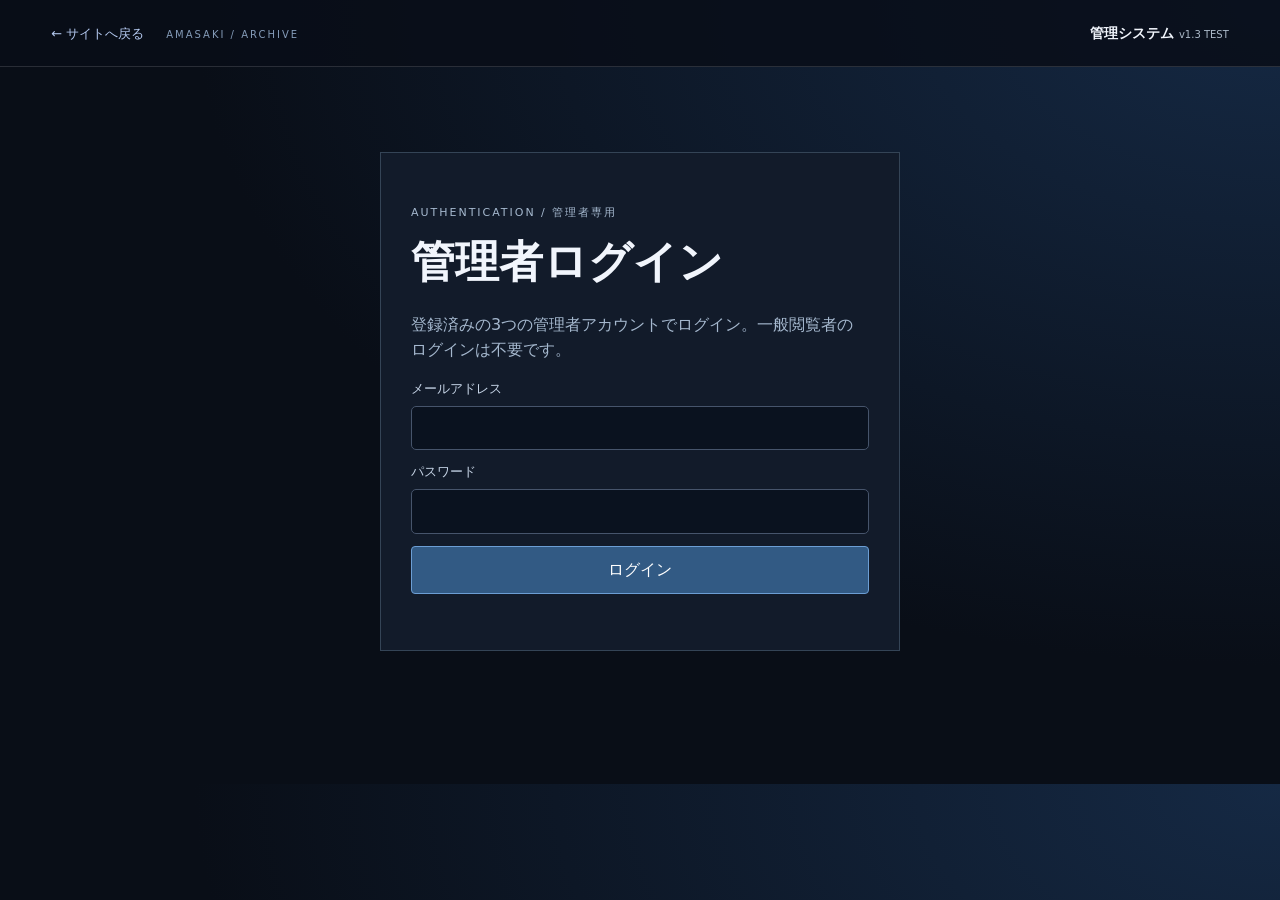
==== admin.html @ 565b55a8 "新機能お試し" ====
<!doctype html><html lang="ja"><head><meta charset="utf-8"><meta name="viewport" content="width=device-width,initial-scale=1,viewport-fit=cover"><meta name="robots" content="noindex,nofollow"><meta name="theme-color" content="#0d111a"><title>管理 | 物語之終幕</title><link rel="stylesheet" href="admin.css"></head><body>
<header class="admin-header"><div><a class="return" href="./index.html">← サイトへ戻る</a><span class="tiny">AMASAKI / ARCHIVE</span></div><strong>管理システム <span>v1.3 TEST</span></strong></header>
<div class="container"><div id="configBanner" class="banner" hidden>Supabaseへの接続設定がまだです。<code>supabase-config.js</code> の2か所を編集してください。<a href="README_導入手順.md">手順を読む</a></div>
<section id="loginPanel" class="login-panel"><p class="eyebrow">AUTHENTICATION / 管理者専用</p><h1>管理者ログイン</h1><p>登録済みの3つの管理者アカウントでログイン。一般閲覧者のログインは不要です。</p><form id="loginForm"><label>メールアドレス<input id="email" type="email" autocomplete="username" required></label><label>パスワード<input id="password" type="password" autocomplete="current-password" required></label><button class="primary" type="submit">ログイン</button></form><p id="loginError" role="alert" class="error"></p></section>
<section id="workspace" hidden><div class="workspace-head"><div><p class="eyebrow">ARCHIVE CONTROL</p><h1>異能道具・能力・使用技</h1><p class="note">CHARACTER PROFILE・世界観・関係・歴史はこの画面では編集できません。</p></div><div class="user-actions"><span id="signedUser"></span><button id="logoutBtn" class="outline">ログアウト</button></div></div>
<div class="columns"><aside class="side"><div class="filters"><label>分類<select id="categoryFilter"><option value="item">異能道具</option><option value="ability">能力</option><option value="technique">使用技</option></select></label><label>形態<select id="formFilter"><option value="normal">通常</option><option value="awakened">覚醒</option></select></label></div><button id="newBtn" class="primary wide">＋ 新規記事</button><div id="entryList" class="entry-list" role="listbox" aria-label="記事一覧"></div></aside>
<div class="edit-area"><section class="panel"><div class="section-top"><h2 id="editHeading">記事を選択</h2><small id="entryBadge">未選択</small></div><label>記事名<input id="title" placeholder="記事の名前" maxlength="160"></label><div class="two"><label>公開状態<select id="published"><option value="false">下書き（一般非公開）</option><option value="true">公開（全員閲覧可）</option></select></label><label>並び順<input id="sortOrder" type="number" value="0" min="-10000" max="100000"></label></div>
<div class="label-top">本文（装飾可能）</div><div class="tools" id="formatTools"><button type="button" data-cmd="bold" title="太字"><b>B</b></button><button type="button" data-cmd="italic" title="斜体"><i>I</i></button><button type="button" data-cmd="underline" title="下線"><u>U</u></button><button type="button" data-cmd="insertUnorderedList" title="箇条書き">☷</button><button type="button" data-cmd="formatBlock" data-value="h2">大見出し</button><button type="button" data-cmd="formatBlock" data-value="h3">小見出し</button><button type="button" data-cmd="fontSize" data-value="5">大きい字</button><button type="button" data-cmd="fontSize" data-value="3">普通字</button><button type="button" id="insertLine" title="区切り線">―</button><label class="colorTool">色<input id="fontColor" type="color" value="#c9d5e8"></label></div>
<div id="richEditor" class="rich-editor" contenteditable="true" role="textbox" aria-label="本文編集エリア" aria-multiline="true" spellcheck="false"></div><label>本文の登場演出<select id="animation"><option value="none">なし</option><option value="右から登場">右から登場</option><option value="下から浮上">下から浮上</option></select></label>
<div class="label-top">記事画像（各記事個別・5:4）</div><div class="image-controls"><input id="imageInput" type="file" accept="image/png,image/jpeg,image/webp"><p class="note">PNG・JPEG・WebP。元画像20MBまで。公開用に5:4・WebPに変換して保存します。</p><canvas id="cropCanvas" width="1250" height="1000" aria-label="画像5対4のプレビュー"></canvas><div class="two"><label>横位置<input id="cropX" type="range" min="-100" max="100" value="0"></label><label>縦位置<input id="cropY" type="range" min="-100" max="100" value="0"></label></div><p class="note" id="imageNote">画像未変更（記事ごとの既存画像を維持）</p><button id="removeImage" class="outline" type="button">画像指定を解除</button></div>
<div class="buttons"><button id="saveEntry" class="primary">記事を保存</button><button id="deleteEntry" class="danger" type="button">この記事を削除</button></div><p class="note">保存前にバックアップを推奨。公開にするとログインしていない閲覧者にも表示されます。</p></section></div></div>
<section class="panel maintenance"><h2>バックアップ・初期データ</h2><p class="note">初期データの取り込みは最初の1回だけ。元の文章には未転記部分があるため、正式原文に置き換えてください。</p><div class="buttons"><button id="seedBtn" class="outline">元サイトの記事をDBへ初回取り込み</button><button id="downloadJson" class="outline">DB記事をJSON保存</button><button id="copyJson" class="outline">DB記事をコピー</button></div><label>保存したJSONから記事を復元（同じIDの記事を上書き・ないIDを追加）<textarea id="restoreJson" rows="4" placeholder="保存したJSONを貼り付け"></textarea></label><button id="restoreBtn" class="outline">バックアップJSONから復元</button><p class="note">この復元は記事データのみ。バックアップにない記事の削除や、Storage画像の復元は行いません。画像ファイルは別途保管してください。</p></section>
</section><p id="globalStatus" role="status" aria-live="polite" class="status"></p></div>
<script src="supabase-config.js" defer></script><script src="safe-html.js" defer></script><script src="admin.js" defer></script></body></html>
---- admin.css ----
:root{color-scheme:dark;--bg:#090e17;--panel:#121b2a;--edge:#344456;--ink:#f1f5fc;--muted:#a5b8ce;--gold:#c6a9a0;--blue:#8eafda}*{box-sizing:border-box}body{margin:0;font-family:system-ui,-apple-system,'Noto Sans JP',sans-serif;background:radial-gradient(ellipse at top right,#152944,#090e17 60%);color:var(--ink);line-height:1.6}button,input,textarea,select{font:inherit}button{cursor:pointer}button:disabled{opacity:.5;cursor:wait}a{color:#b4c9f0}input,select,textarea{background:#0a121f;color:#f4f7fd;border:1px solid #46546b;border-radius:5px;max-width:100%;padding:11px}input:not([type=checkbox]):not([type=color]):not([type=range]),textarea,select{width:100%}label{display:block;font-size:13px;color:#c5d3e5;margin:12px 0}label>input,label>select,label>textarea{display:block;margin-top:6px}.admin-header{padding:20px clamp(16px,4vw,65px);display:flex;justify-content:space-between;gap:12px;align-items:center;border-bottom:1px solid #ffffff22;background:#090e18da}.return{text-decoration:none;font-size:13px}.tiny{font-size:10px;color:#849bb8;margin-left:22px;letter-spacing:.2em}.admin-header strong{font-size:14px}.admin-header strong span{font-size:10px;color:#acbac9;font-weight:400}.container{max-width:1430px;padding:22px clamp(14px,3vw,50px) 70px;margin:auto}h1{font-size:clamp(26px,4vw,44px);line-height:1.35;margin:10px 0 20px}h2{font-size:20px}.eyebrow{font-size:11px;color:#97b7df;letter-spacing:.18em}.note{font-size:12px;color:var(--muted)}.banner{padding:16px;border:1px solid #957b3a;background:#423518;color:#ffeca3;margin:15px 0}.login-panel{max-width:520px;margin:7vh auto;background:var(--panel);padding:40px 30px;border:1px solid var(--edge)}.login-panel p{color:var(--muted)}.login-panel .primary{width:100%}.error{color:#ffb2b2}.workspace-head{display:flex;justify-content:space-between;align-items:end;gap:20px;flex-wrap:wrap;margin-bottom:22px}.user-actions{display:flex;flex-wrap:wrap;align-items:center;gap:14px}.user-actions span{font-size:12px;color:#b3c5dc}.columns{display:grid;grid-template-columns:minmax(225px,300px) minmax(0,1fr);gap:22px}.side{background:var(--panel);border:1px solid var(--edge);padding:16px;align-self:start;position:sticky;top:10px}.filters{display:grid;grid-template-columns:1fr 1fr;gap:8px}.filters label{font-size:11px}.wide{width:100%;margin:12px 0}.entry-list{max-height:65vh;overflow:auto}.entry-list button{width:100%;display:block;background:#0b1523;border:1px solid #27384d;border-radius:4px;text-align:left;color:var(--ink);padding:10px;margin:7px 0;font-size:12px}.entry-list button.active{border-color:#9dbce0;background:#1b304a}.entry-list button span{display:block;color:#92a8be;font-size:10px}.panel{background:var(--panel);padding:clamp(17px,3vw,34px);border:1px solid var(--edge);margin-bottom:24px}.section-top,.buttons{display:flex;align-items:center;justify-content:space-between;gap:12px;flex-wrap:wrap}.section-top small{font-size:12px;color:var(--muted)}.two{display:grid;grid-template-columns:1fr 1fr;gap:12px}.label-top{font-size:13px;font-weight:600;margin:28px 0 8px}.tools{display:flex;gap:6px;flex-wrap:wrap;padding:8px;background:#0c1523;border:1px solid #415068;border-bottom:0}.tools button,.tools label{margin:0;background:#20324a;border:1px solid #465874;color:white;border-radius:3px;padding:5px 10px;min-height:35px}.tools .colorTool{display:flex;align-items:center;gap:7px}.tools input[type=color]{background:transparent;border:0;width:30px;height:28px;padding:0}.rich-editor{background:#0a121e;border:1px solid #415068;padding:20px;min-height:300px;max-height:600px;overflow:auto;outline:none;line-height:1.8;color:#e0eafa}.rich-editor:focus{border-color:#9bbfe9}.rich-editor p{margin:.65em 0}.image-controls{background:#0b1523;border:1px solid #364659;padding:15px}.image-controls canvas{display:block;width:min(100%,400px);height:auto;aspect-ratio:5/4;background:#1c2639;border:1px solid #51627c;object-fit:contain}.image-controls input[type=range]{padding:0}.buttons{justify-content:flex-start;margin:25px 0}.buttons button{min-width:145px}button.primary,button.outline,button.danger{color:white;border-radius:4px;padding:10px 17px}button.primary{background:#325a84;border:1px solid #6c9ed4}button.outline{background:transparent;border:1px solid #7a90ac}button.danger{background:#5d2e37;border:1px solid #b57b80}.maintenance{margin-top:30px}.status{padding:11px;min-height:45px;color:#afd4fc;white-space:pre-wrap;position:sticky;bottom:0;background:#0a1120ec;border:1px solid #31405b}.status:empty{display:none}[hidden]{display:none!important}@media(max-width:850px){.columns{grid-template-columns:1fr}.side{position:static}.entry-list{max-height:240px}.workspace-head{display:block}.admin-header{padding:12px}.tiny{display:none}.two{grid-template-columns:1fr}.login-panel{margin:3vh auto}}
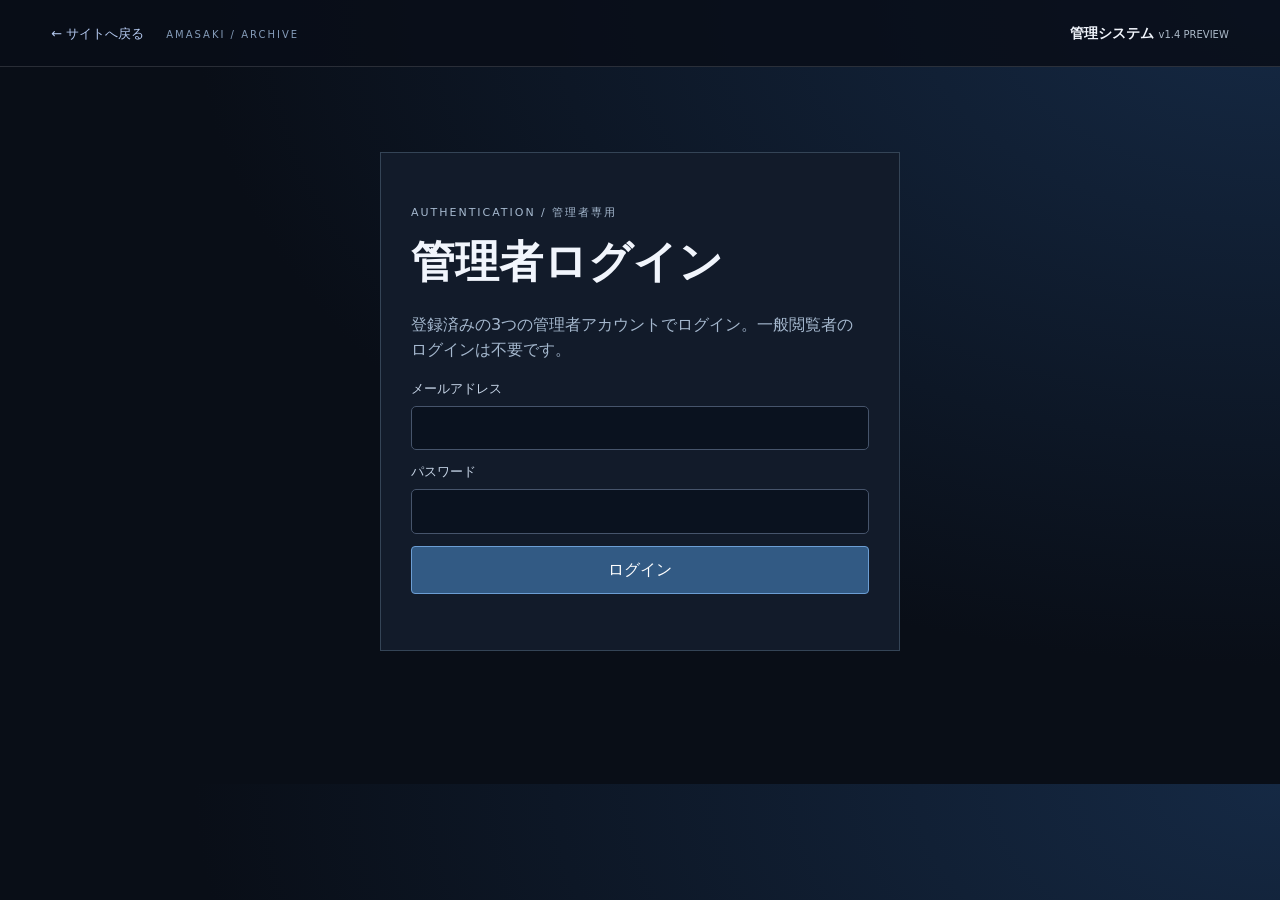
==== commit df9ee7d0: "プレビュー実装" ====
--- a/admin.html
+++ b/admin.html
@@ -1,14 +1,20 @@
 <!doctype html><html lang="ja"><head><meta charset="utf-8"><meta name="viewport" content="width=device-width,initial-scale=1,viewport-fit=cover"><meta name="robots" content="noindex,nofollow"><meta name="theme-color" content="#0d111a"><title>管理 | 物語之終幕</title><link rel="stylesheet" href="admin.css"></head><body>
-<header class="admin-header"><div><a class="return" href="./index.html">← サイトへ戻る</a><span class="tiny">AMASAKI / ARCHIVE</span></div><strong>管理システム <span>v1.3 TEST</span></strong></header>
+<header class="admin-header"><div><a class="return" href="./index.html">← サイトへ戻る</a><span class="tiny">AMASAKI / ARCHIVE</span></div><strong>管理システム <span>v1.4 PREVIEW</span></strong></header>
 <div class="container"><div id="configBanner" class="banner" hidden>Supabaseへの接続設定がまだです。<code>supabase-config.js</code> の2か所を編集してください。<a href="README_導入手順.md">手順を読む</a></div>
 <section id="loginPanel" class="login-panel"><p class="eyebrow">AUTHENTICATION / 管理者専用</p><h1>管理者ログイン</h1><p>登録済みの3つの管理者アカウントでログイン。一般閲覧者のログインは不要です。</p><form id="loginForm"><label>メールアドレス<input id="email" type="email" autocomplete="username" required></label><label>パスワード<input id="password" type="password" autocomplete="current-password" required></label><button class="primary" type="submit">ログイン</button></form><p id="loginError" role="alert" class="error"></p></section>
-<section id="workspace" hidden><div class="workspace-head"><div><p class="eyebrow">ARCHIVE CONTROL</p><h1>異能道具・能力・使用技</h1><p class="note">CHARACTER PROFILE・世界観・関係・歴史はこの画面では編集できません。</p></div><div class="user-actions"><span id="signedUser"></span><button id="logoutBtn" class="outline">ログアウト</button></div></div>
-<div class="columns"><aside class="side"><div class="filters"><label>分類<select id="categoryFilter"><option value="item">異能道具</option><option value="ability">能力</option><option value="technique">使用技</option></select></label><label>形態<select id="formFilter"><option value="normal">通常</option><option value="awakened">覚醒</option></select></label></div><button id="newBtn" class="primary wide">＋ 新規記事</button><div id="entryList" class="entry-list" role="listbox" aria-label="記事一覧"></div></aside>
+<section id="workspace" hidden><div class="workspace-head"><div><p class="eyebrow">ARCHIVE CONTROL</p><h1>物語資料の管理</h1><p class="note">異能道具・能力・使用技・世界観・関係・都での歴史を編集・追加・削除。CHARACTER PROFILEは現状を維持します。</p></div><div class="user-actions"><span id="signedUser"></span><button id="logoutBtn" class="outline">ログアウト</button></div></div>
+<div class="columns"><aside class="side"><div class="filters"><label>分類<select id="categoryFilter"><option value="item">異能道具</option><option value="ability">能力</option><option value="technique">使用技</option><option value="world">世界観</option><option value="relation">関係</option><option value="history">都での歴史</option></select></label><label id="formField">形態<select id="formFilter"><option value="normal">通常</option><option value="awakened">覚醒</option></select></label></div><button id="newBtn" class="primary wide">＋ 新規記事</button><div id="entryList" class="entry-list" role="listbox" aria-label="記事一覧"></div></aside>
 <div class="edit-area"><section class="panel"><div class="section-top"><h2 id="editHeading">記事を選択</h2><small id="entryBadge">未選択</small></div><label>記事名<input id="title" placeholder="記事の名前" maxlength="160"></label><div class="two"><label>公開状態<select id="published"><option value="false">下書き（一般非公開）</option><option value="true">公開（全員閲覧可）</option></select></label><label>並び順<input id="sortOrder" type="number" value="0" min="-10000" max="100000"></label></div>
 <div class="label-top">本文（装飾可能）</div><div class="tools" id="formatTools"><button type="button" data-cmd="bold" title="太字"><b>B</b></button><button type="button" data-cmd="italic" title="斜体"><i>I</i></button><button type="button" data-cmd="underline" title="下線"><u>U</u></button><button type="button" data-cmd="insertUnorderedList" title="箇条書き">☷</button><button type="button" data-cmd="formatBlock" data-value="h2">大見出し</button><button type="button" data-cmd="formatBlock" data-value="h3">小見出し</button><button type="button" data-cmd="fontSize" data-value="5">大きい字</button><button type="button" data-cmd="fontSize" data-value="3">普通字</button><button type="button" id="insertLine" title="区切り線">―</button><label class="colorTool">色<input id="fontColor" type="color" value="#c9d5e8"></label></div>
 <div id="richEditor" class="rich-editor" contenteditable="true" role="textbox" aria-label="本文編集エリア" aria-multiline="true" spellcheck="false"></div><label>本文の登場演出<select id="animation"><option value="none">なし</option><option value="右から登場">右から登場</option><option value="下から浮上">下から浮上</option></select></label>
-<div class="label-top">記事画像（各記事個別・5:4）</div><div class="image-controls"><input id="imageInput" type="file" accept="image/png,image/jpeg,image/webp"><p class="note">PNG・JPEG・WebP。元画像20MBまで。公開用に5:4・WebPに変換して保存します。</p><canvas id="cropCanvas" width="1250" height="1000" aria-label="画像5対4のプレビュー"></canvas><div class="two"><label>横位置<input id="cropX" type="range" min="-100" max="100" value="0"></label><label>縦位置<input id="cropY" type="range" min="-100" max="100" value="0"></label></div><p class="note" id="imageNote">画像未変更（記事ごとの既存画像を維持）</p><button id="removeImage" class="outline" type="button">画像指定を解除</button></div>
-<div class="buttons"><button id="saveEntry" class="primary">記事を保存</button><button id="deleteEntry" class="danger" type="button">この記事を削除</button></div><p class="note">保存前にバックアップを推奨。公開にするとログインしていない閲覧者にも表示されます。</p></section></div></div>
-<section class="panel maintenance"><h2>バックアップ・初期データ</h2><p class="note">初期データの取り込みは最初の1回だけ。元の文章には未転記部分があるため、正式原文に置き換えてください。</p><div class="buttons"><button id="seedBtn" class="outline">元サイトの記事をDBへ初回取り込み</button><button id="downloadJson" class="outline">DB記事をJSON保存</button><button id="copyJson" class="outline">DB記事をコピー</button></div><label>保存したJSONから記事を復元（同じIDの記事を上書き・ないIDを追加）<textarea id="restoreJson" rows="4" placeholder="保存したJSONを貼り付け"></textarea></label><button id="restoreBtn" class="outline">バックアップJSONから復元</button><p class="note">この復元は記事データのみ。バックアップにない記事の削除や、Storage画像の復元は行いません。画像ファイルは別途保管してください。</p></section>
-</section><p id="globalStatus" role="status" aria-live="polite" class="status"></p></div>
+<div class="label-top">記事画像（各記事個別・<span id="imageAspect">5:4</span>）</div><div class="image-controls"><input id="imageInput" type="file" accept="image/png,image/jpeg,image/webp"><p class="note">PNG・JPEG・WebP。元画像20MBまで。<span id="imageTypeHelp">異能道具・能力・技は5:4で保存します。</span>WebPに変換します。</p><canvas id="cropCanvas" width="1250" height="1000" aria-label="画像5対4のプレビュー"></canvas><div class="two"><label>横位置<input id="cropX" type="range" min="-100" max="100" value="0"></label><label>縦位置<input id="cropY" type="range" min="-100" max="100" value="0"></label></div><p class="note" id="imageNote">画像未変更（記事ごとの既存画像を維持）</p><button id="removeImage" class="outline" type="button">画像指定を解除</button></div>
+<div class="buttons"><button id="previewBtn" class="outline" type="button">👁 公開ページでプレビュー（保存しない）</button><button id="saveEntry" class="primary">記事を保存</button><button id="deleteEntry" class="danger" type="button">この記事を削除</button></div><p class="note">保存前にバックアップを推奨。公開にするとログインしていない閲覧者にも表示されます。</p></section></div></div>
+<section class="panel maintenance"><h2>バックアップ・初期データ</h2><p class="note">未登録の分類だけ取り込みます。既に登録したDB記事は上書きしません。文章に未転記部分があるため、正式原文に沿って加筆してください。</p><div class="buttons"><button id="seedBtn" class="outline">未登録の分類に元サイトの記事を取り込み</button><button id="downloadJson" class="outline">DB記事をJSON保存</button><button id="copyJson" class="outline">DB記事をコピー</button></div><label>保存したJSONから記事を復元（同じIDの記事を上書き・ないIDを追加）<textarea id="restoreJson" rows="4" placeholder="保存したJSONを貼り付け"></textarea></label><button id="restoreBtn" class="outline">バックアップJSONから復元</button><p class="note">この復元は記事データのみ。バックアップには公開切り替え状態も含みます。バックアップにない記事の削除や、Storage画像の復元は行いません。画像ファイルは別途保管してください。</p></section>
+</section>
+<div id="previewDialog" class="preview-dialog" hidden role="dialog" aria-modal="true" aria-label="公開表示プレビュー">
+ <div class="preview-toolbar"><strong>公開ページでの見え方 <small>保存せずに確認</small></strong><div><button id="previewDesktop" type="button" aria-pressed="true">PC</button><button id="previewMobile" type="button" aria-pressed="false">スマホ</button><button id="closePreview" class="danger" type="button">閉じる ✕</button></div></div>
+ <p class="preview-notice" id="previewNotice">編集内容を表示しています。DBにはまだ保存していません。</p>
+ <iframe id="previewFrame" title="実際のサイト上でのプレビュー" loading="eager"></iframe>
+</div>
+<p id="globalStatus" role="status" aria-live="polite" class="status"></p></div>
 <script src="supabase-config.js" defer></script><script src="safe-html.js" defer></script><script src="admin.js" defer></script></body></html>
--- a/admin.css
+++ b/admin.css
@@ -1 +1,10 @@
 :root{color-scheme:dark;--bg:#090e17;--panel:#121b2a;--edge:#344456;--ink:#f1f5fc;--muted:#a5b8ce;--gold:#c6a9a0;--blue:#8eafda}*{box-sizing:border-box}body{margin:0;font-family:system-ui,-apple-system,'Noto Sans JP',sans-serif;background:radial-gradient(ellipse at top right,#152944,#090e17 60%);color:var(--ink);line-height:1.6}button,input,textarea,select{font:inherit}button{cursor:pointer}button:disabled{opacity:.5;cursor:wait}a{color:#b4c9f0}input,select,textarea{background:#0a121f;color:#f4f7fd;border:1px solid #46546b;border-radius:5px;max-width:100%;padding:11px}input:not([type=checkbox]):not([type=color]):not([type=range]),textarea,select{width:100%}label{display:block;font-size:13px;color:#c5d3e5;margin:12px 0}label>input,label>select,label>textarea{display:block;margin-top:6px}.admin-header{padding:20px clamp(16px,4vw,65px);display:flex;justify-content:space-between;gap:12px;align-items:center;border-bottom:1px solid #ffffff22;background:#090e18da}.return{text-decoration:none;font-size:13px}.tiny{font-size:10px;color:#849bb8;margin-left:22px;letter-spacing:.2em}.admin-header strong{font-size:14px}.admin-header strong span{font-size:10px;color:#acbac9;font-weight:400}.container{max-width:1430px;padding:22px clamp(14px,3vw,50px) 70px;margin:auto}h1{font-size:clamp(26px,4vw,44px);line-height:1.35;margin:10px 0 20px}h2{font-size:20px}.eyebrow{font-size:11px;color:#97b7df;letter-spacing:.18em}.note{font-size:12px;color:var(--muted)}.banner{padding:16px;border:1px solid #957b3a;background:#423518;color:#ffeca3;margin:15px 0}.login-panel{max-width:520px;margin:7vh auto;background:var(--panel);padding:40px 30px;border:1px solid var(--edge)}.login-panel p{color:var(--muted)}.login-panel .primary{width:100%}.error{color:#ffb2b2}.workspace-head{display:flex;justify-content:space-between;align-items:end;gap:20px;flex-wrap:wrap;margin-bottom:22px}.user-actions{display:flex;flex-wrap:wrap;align-items:center;gap:14px}.user-actions span{font-size:12px;color:#b3c5dc}.columns{display:grid;grid-template-columns:minmax(225px,300px) minmax(0,1fr);gap:22px}.side{background:var(--panel);border:1px solid var(--edge);padding:16px;align-self:start;position:sticky;top:10px}.filters{display:grid;grid-template-columns:1fr 1fr;gap:8px}.filters label{font-size:11px}.wide{width:100%;margin:12px 0}.entry-list{max-height:65vh;overflow:auto}.entry-list button{width:100%;display:block;background:#0b1523;border:1px solid #27384d;border-radius:4px;text-align:left;color:var(--ink);padding:10px;margin:7px 0;font-size:12px}.entry-list button.active{border-color:#9dbce0;background:#1b304a}.entry-list button span{display:block;color:#92a8be;font-size:10px}.panel{background:var(--panel);padding:clamp(17px,3vw,34px);border:1px solid var(--edge);margin-bottom:24px}.section-top,.buttons{display:flex;align-items:center;justify-content:space-between;gap:12px;flex-wrap:wrap}.section-top small{font-size:12px;color:var(--muted)}.two{display:grid;grid-template-columns:1fr 1fr;gap:12px}.label-top{font-size:13px;font-weight:600;margin:28px 0 8px}.tools{display:flex;gap:6px;flex-wrap:wrap;padding:8px;background:#0c1523;border:1px solid #415068;border-bottom:0}.tools button,.tools label{margin:0;background:#20324a;border:1px solid #465874;color:white;border-radius:3px;padding:5px 10px;min-height:35px}.tools .colorTool{display:flex;align-items:center;gap:7px}.tools input[type=color]{background:transparent;border:0;width:30px;height:28px;padding:0}.rich-editor{background:#0a121e;border:1px solid #415068;padding:20px;min-height:300px;max-height:600px;overflow:auto;outline:none;line-height:1.8;color:#e0eafa}.rich-editor:focus{border-color:#9bbfe9}.rich-editor p{margin:.65em 0}.image-controls{background:#0b1523;border:1px solid #364659;padding:15px}.image-controls canvas{display:block;width:min(100%,400px);height:auto;aspect-ratio:5/4;background:#1c2639;border:1px solid #51627c;object-fit:contain}.image-controls input[type=range]{padding:0}.buttons{justify-content:flex-start;margin:25px 0}.buttons button{min-width:145px}button.primary,button.outline,button.danger{color:white;border-radius:4px;padding:10px 17px}button.primary{background:#325a84;border:1px solid #6c9ed4}button.outline{background:transparent;border:1px solid #7a90ac}button.danger{background:#5d2e37;border:1px solid #b57b80}.maintenance{margin-top:30px}.status{padding:11px;min-height:45px;color:#afd4fc;white-space:pre-wrap;position:sticky;bottom:0;background:#0a1120ec;border:1px solid #31405b}.status:empty{display:none}[hidden]{display:none!important}@media(max-width:850px){.columns{grid-template-columns:1fr}.side{position:static}.entry-list{max-height:240px}.workspace-head{display:block}.admin-header{padding:12px}.tiny{display:none}.two{grid-template-columns:1fr}.login-panel{margin:3vh auto}}
+
+/* v1.4 真正な公開ページプレビュー */
+.preview-dialog{position:fixed;inset:0;z-index:3000;background:#070a11f8;padding:12px clamp(8px,2vw,32px);display:flex;flex-direction:column;align-items:center;gap:8px}
+.preview-dialog[hidden]{display:none}.preview-toolbar{width:100%;display:flex;justify-content:space-between;gap:12px;align-items:center;flex-wrap:wrap}.preview-toolbar strong{font-size:16px}.preview-toolbar small{font-weight:400;color:#aabbd6;font-size:12px}.preview-toolbar>div{display:flex;gap:8px;flex-wrap:wrap}
+.preview-toolbar button{border:1px solid #718cad;background:#1d324a;color:#fff;padding:9px 16px;border-radius:4px}
+.preview-toolbar button[aria-pressed=true]{border-color:#d0e2ff;background:#325d88}.preview-toolbar button.danger{background:#673040}
+.preview-notice{color:#afc7e5;font-size:12px;margin:0;text-align:center}.preview-dialog iframe{display:block;border:2px solid #47627e;background:#070a11;width:min(100%,1500px);flex:1;min-height:0;border-radius:8px;transition:width .2s}
+.preview-dialog iframe.mobile{width:min(390px,100%)}body.preview-open{overflow:hidden}
+@media(max-width:650px){.preview-dialog{padding:8px}.preview-toolbar strong{font-size:13px}.preview-toolbar button{padding:7px 10px}}
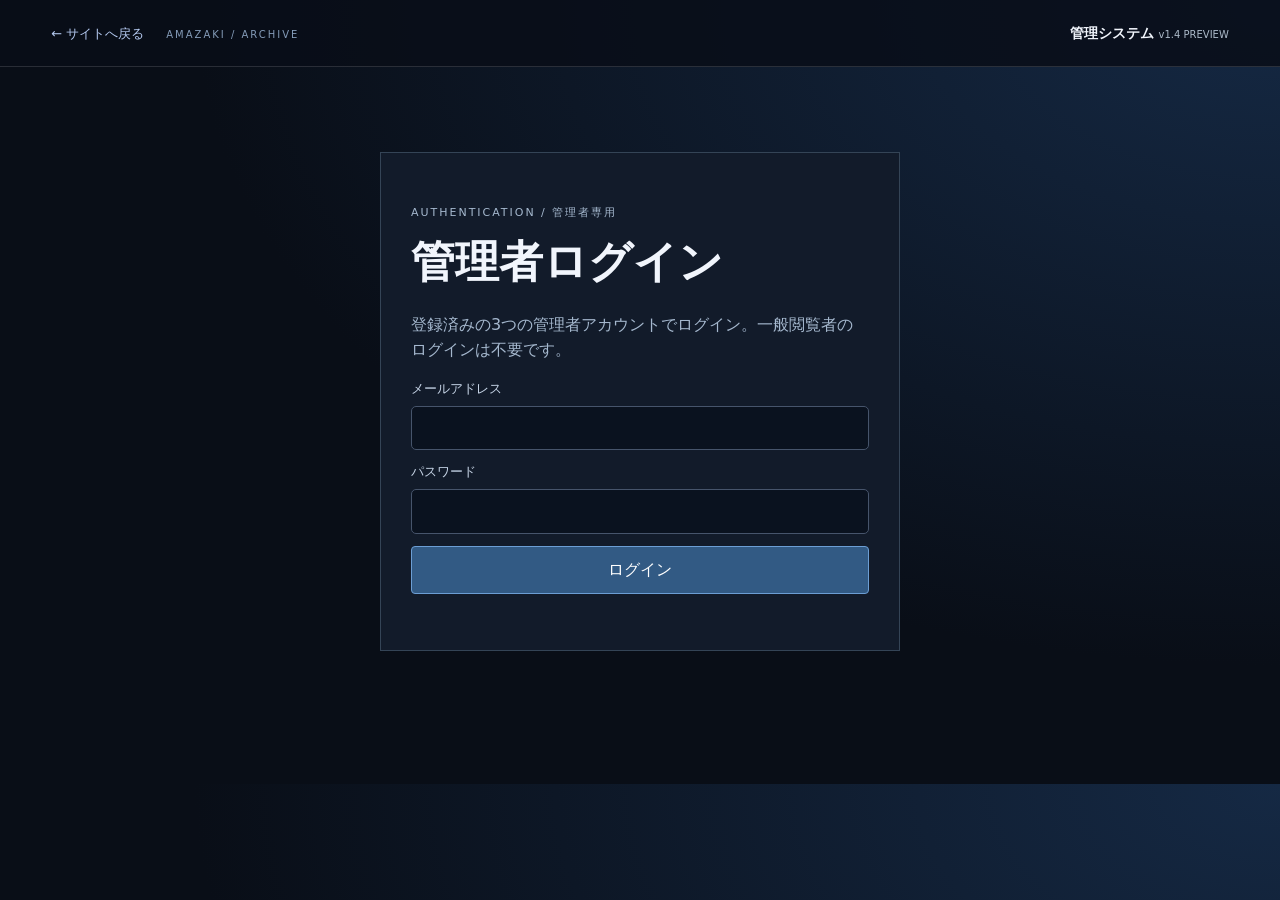
==== commit 41ddff51: "簡単な修正" ====
--- a/admin.html
+++ b/admin.html
@@ -1,5 +1,5 @@
 <!doctype html><html lang="ja"><head><meta charset="utf-8"><meta name="viewport" content="width=device-width,initial-scale=1,viewport-fit=cover"><meta name="robots" content="noindex,nofollow"><meta name="theme-color" content="#0d111a"><title>管理 | 物語之終幕</title><link rel="stylesheet" href="admin.css"></head><body>
-<header class="admin-header"><div><a class="return" href="./index.html">← サイトへ戻る</a><span class="tiny">AMASAKI / ARCHIVE</span></div><strong>管理システム <span>v1.4 PREVIEW</span></strong></header>
+<header class="admin-header"><div><a class="return" href="./index.html">← サイトへ戻る</a><span class="tiny">AMAZAKI / ARCHIVE</span></div><strong>管理システム <span>v1.4 PREVIEW</span></strong></header>
 <div class="container"><div id="configBanner" class="banner" hidden>Supabaseへの接続設定がまだです。<code>supabase-config.js</code> の2か所を編集してください。<a href="README_導入手順.md">手順を読む</a></div>
 <section id="loginPanel" class="login-panel"><p class="eyebrow">AUTHENTICATION / 管理者専用</p><h1>管理者ログイン</h1><p>登録済みの3つの管理者アカウントでログイン。一般閲覧者のログインは不要です。</p><form id="loginForm"><label>メールアドレス<input id="email" type="email" autocomplete="username" required></label><label>パスワード<input id="password" type="password" autocomplete="current-password" required></label><button class="primary" type="submit">ログイン</button></form><p id="loginError" role="alert" class="error"></p></section>
 <section id="workspace" hidden><div class="workspace-head"><div><p class="eyebrow">ARCHIVE CONTROL</p><h1>物語資料の管理</h1><p class="note">異能道具・能力・使用技・世界観・関係・都での歴史を編集・追加・削除。CHARACTER PROFILEは現状を維持します。</p></div><div class="user-actions"><span id="signedUser"></span><button id="logoutBtn" class="outline">ログアウト</button></div></div>
